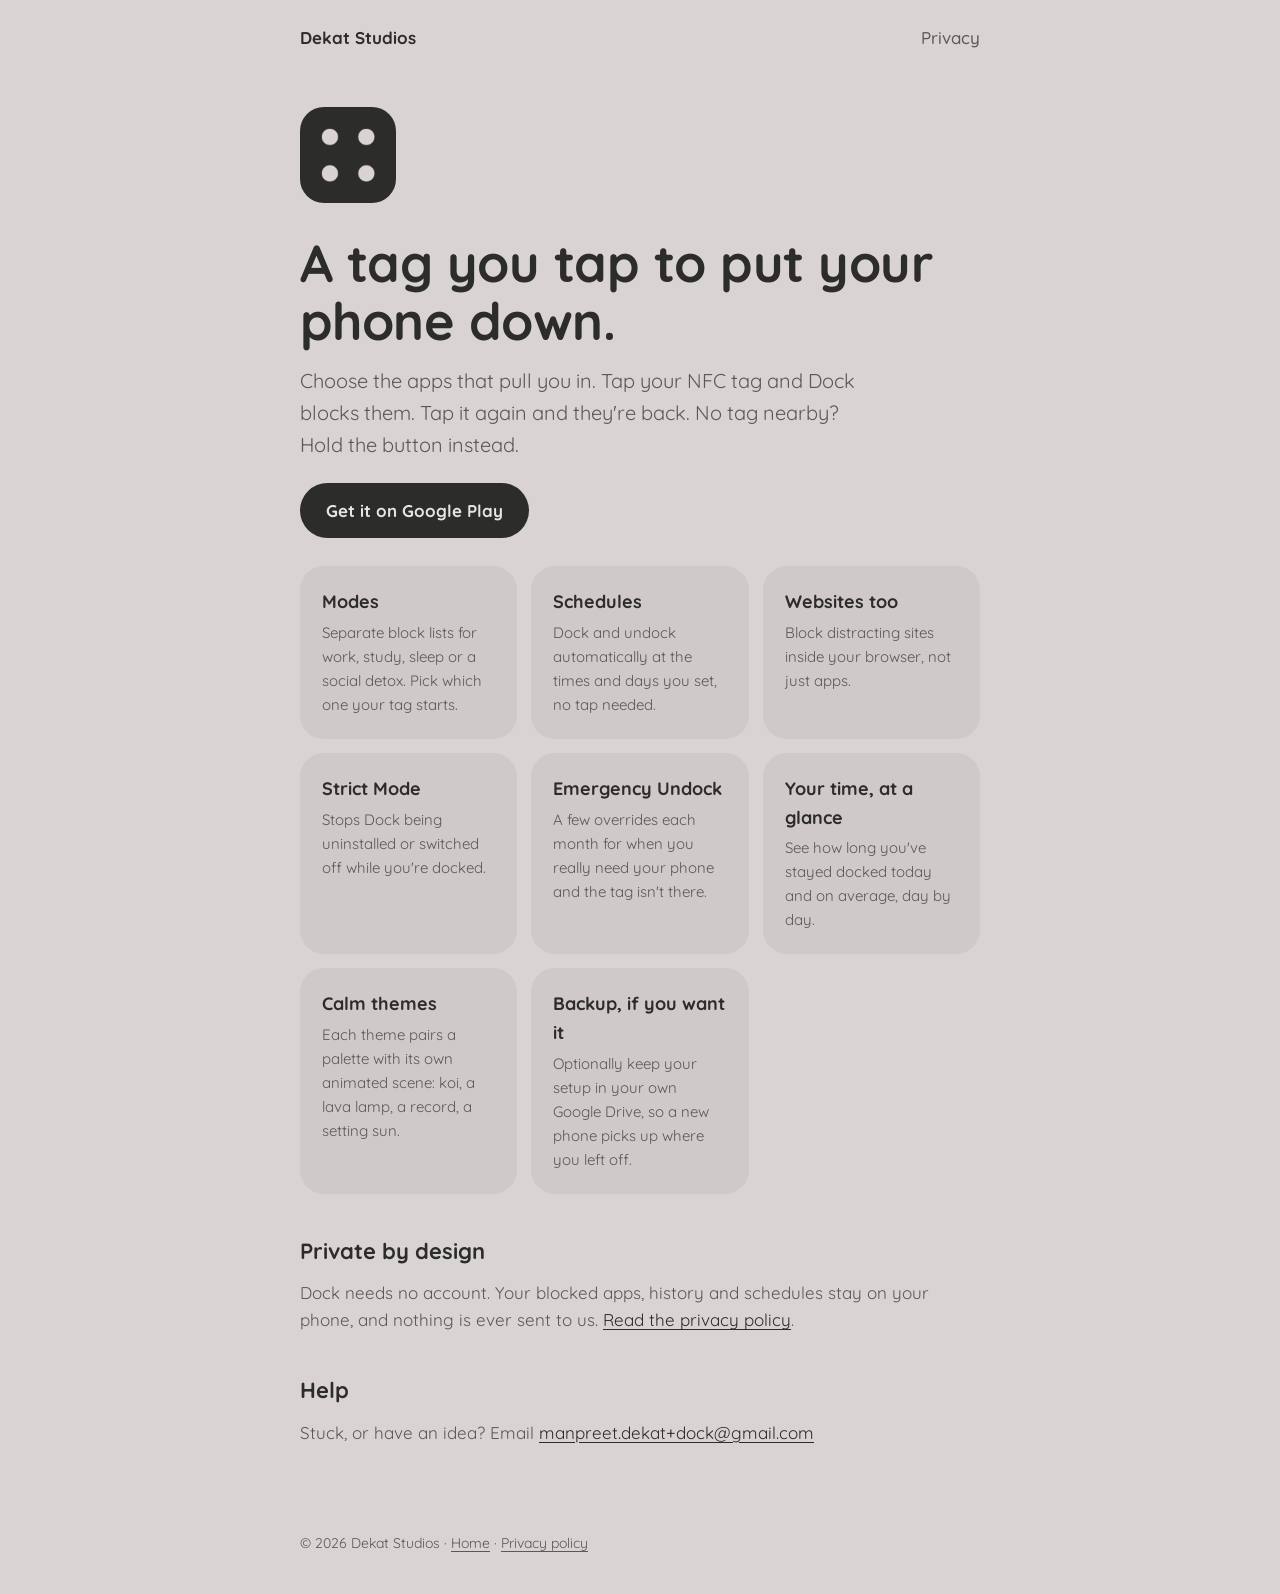
==== dock/index.html @ eec1ca8a "Add Dekat Studios site" ====
<!doctype html>
<html lang="en">
<head>
<meta charset="utf-8">
<meta name="viewport" content="width=device-width, initial-scale=1">
<title>Dock: put your phone down</title>
<meta name="description" content="Dock blocks the apps you choose until you tap your NFC tag again. Modes, schedules, Strict Mode and calm themes. Nothing needs an account.">
<link rel="icon" href="/dock/icon.png">
<link rel="preconnect" href="https://fonts.googleapis.com">
<link rel="preconnect" href="https://fonts.gstatic.com" crossorigin>
<link href="https://fonts.googleapis.com/css2?family=Quicksand:wght@500;700&display=swap" rel="stylesheet">
<link rel="stylesheet" href="/styles.css">
</head>
<body>

<header class="site">
  <a href="/">Dekat Studios</a>
  <nav><a href="/dock/privacy/">Privacy</a></nav>
</header>

<main>
  <img class="hero-icon" src="/dock/icon.png" alt="Dock app icon" width="96" height="96">
  <h1>A tag you tap to put your phone down.</h1>
  <p class="lead">Choose the apps that pull you in. Tap your NFC tag and Dock blocks them. Tap it again and they're back. No tag nearby? Hold the button instead.</p>
  <a class="button" href="https://play.google.com/store/apps/details?id=com.dekat.dock">Get it on Google Play</a>

  <div class="features">
    <div class="card">
      <h3>Modes</h3>
      <p>Separate block lists for work, study, sleep or a social detox. Pick which one your tag starts.</p>
    </div>
    <div class="card">
      <h3>Schedules</h3>
      <p>Dock and undock automatically at the times and days you set, no tap needed.</p>
    </div>
    <div class="card">
      <h3>Websites too</h3>
      <p>Block distracting sites inside your browser, not just apps.</p>
    </div>
    <div class="card">
      <h3>Strict Mode</h3>
      <p>Stops Dock being uninstalled or switched off while you're docked.</p>
    </div>
    <div class="card">
      <h3>Emergency Undock</h3>
      <p>A few overrides each month for when you really need your phone and the tag isn't there.</p>
    </div>
    <div class="card">
      <h3>Your time, at a glance</h3>
      <p>See how long you've stayed docked today and on average, day by day.</p>
    </div>
    <div class="card">
      <h3>Calm themes</h3>
      <p>Each theme pairs a palette with its own animated scene: koi, a lava lamp, a record, a setting sun.</p>
    </div>
    <div class="card">
      <h3>Backup, if you want it</h3>
      <p>Optionally keep your setup in your own Google Drive, so a new phone picks up where you left off.</p>
    </div>
  </div>

  <h2>Private by design</h2>
  <p class="muted">Dock needs no account. Your blocked apps, history and schedules stay on your phone, and nothing is ever sent to us. <a href="/dock/privacy/">Read the privacy policy</a>.</p>

  <h2>Help</h2>
  <p class="muted">Stuck, or have an idea? Email <a href="mailto:manpreet.dekat+dock@gmail.com">manpreet.dekat+dock@gmail.com</a></p>
</main>

<footer>
  © 2026 Dekat Studios · <a href="/">Home</a> · <a href="/dock/privacy/">Privacy policy</a>
</footer>

</body>
</html>
---- styles.css ----
/* Dekat Studios site: Dock's own palette and type, light and dark. */
:root {
  --bg: #d9d3d3;
  --card: #cfc9c9;
  --text: #2c2c2a;
  /* Darker than the app's #898585 so body copy stays readable (4.5:1). */
  --muted: #5c5858;
  --line: rgba(44, 44, 42, 0.12);
  --button-bg: #2c2c2a;
  --button-text: #e8e4df;
}
@media (prefers-color-scheme: dark) {
  :root {
    --bg: #2f2f2f;
    --card: #3a3a3a;
    --text: #e8e4df;
    --muted: #b3b0ac;
    --line: rgba(232, 228, 223, 0.14);
    --button-bg: #e8e4df;
    --button-text: #2c2c2a;
  }
}

* { box-sizing: border-box; }

body {
  margin: 0;
  background: var(--bg);
  color: var(--text);
  font-family: "Quicksand", system-ui, -apple-system, "Segoe UI", sans-serif;
  font-size: 17px;
  line-height: 1.6;
  -webkit-font-smoothing: antialiased;
}

main {
  max-width: 720px;
  margin: 0 auto;
  padding: 56px 20px 72px;
}

header.site {
  max-width: 720px;
  margin: 0 auto;
  padding: 24px 20px 0;
  display: flex;
  align-items: center;
  justify-content: space-between;
}
header.site a { color: var(--text); text-decoration: none; font-weight: 700; }
header.site nav a { color: var(--muted); font-weight: 500; margin-left: 20px; }
header.site nav a:hover { color: var(--text); }

h1 { font-size: clamp(34px, 7vw, 52px); line-height: 1.1; margin: 0 0 16px; font-weight: 700; letter-spacing: -0.01em; }
h2 { font-size: 22px; margin: 40px 0 10px; font-weight: 700; }
h3 { font-size: 18px; margin: 0 0 4px; font-weight: 700; }
p { margin: 0 0 14px; }
.lead { font-size: 20px; color: var(--muted); max-width: 560px; }
.muted { color: var(--muted); }
a { color: var(--text); text-underline-offset: 3px; }

.card {
  background: var(--card);
  border-radius: 24px;
  padding: 22px;
}

.app-card {
  display: flex;
  gap: 18px;
  align-items: center;
  text-decoration: none;
  color: var(--text);
  margin-top: 28px;
  transition: transform 0.15s ease;
}
.app-card:hover { transform: translateY(-2px); }
.app-card img { width: 72px; height: 72px; border-radius: 18px; flex: none; }
.app-card p { margin: 0; color: var(--muted); }

.button {
  display: inline-block;
  background: var(--button-bg);
  color: var(--button-text);
  text-decoration: none;
  font-weight: 700;
  padding: 14px 26px;
  border-radius: 999px;
  margin-top: 8px;
}

.features {
  display: grid;
  grid-template-columns: repeat(auto-fit, minmax(210px, 1fr));
  gap: 14px;
  margin-top: 28px;
}
.features .card p { margin: 0; color: var(--muted); font-size: 15px; }

.hero-icon { width: 96px; height: 96px; border-radius: 24px; margin-bottom: 24px; }

/* Privacy policy and other long reading pages. */
.doc h2 { border-top: 1px solid var(--line); padding-top: 28px; }
.doc ul { padding-left: 1.2rem; }
.doc li { margin-bottom: 8px; }
.updated { color: var(--muted); margin-bottom: 28px; }

footer {
  max-width: 720px;
  margin: 0 auto;
  padding: 0 20px 40px;
  color: var(--muted);
  font-size: 14px;
}
footer a { color: var(--muted); }

/* Phones: one feature card per row. */
@media (max-width: 560px) {
  .features { grid-template-columns: 1fr; }
  main { padding-top: 36px; }
}
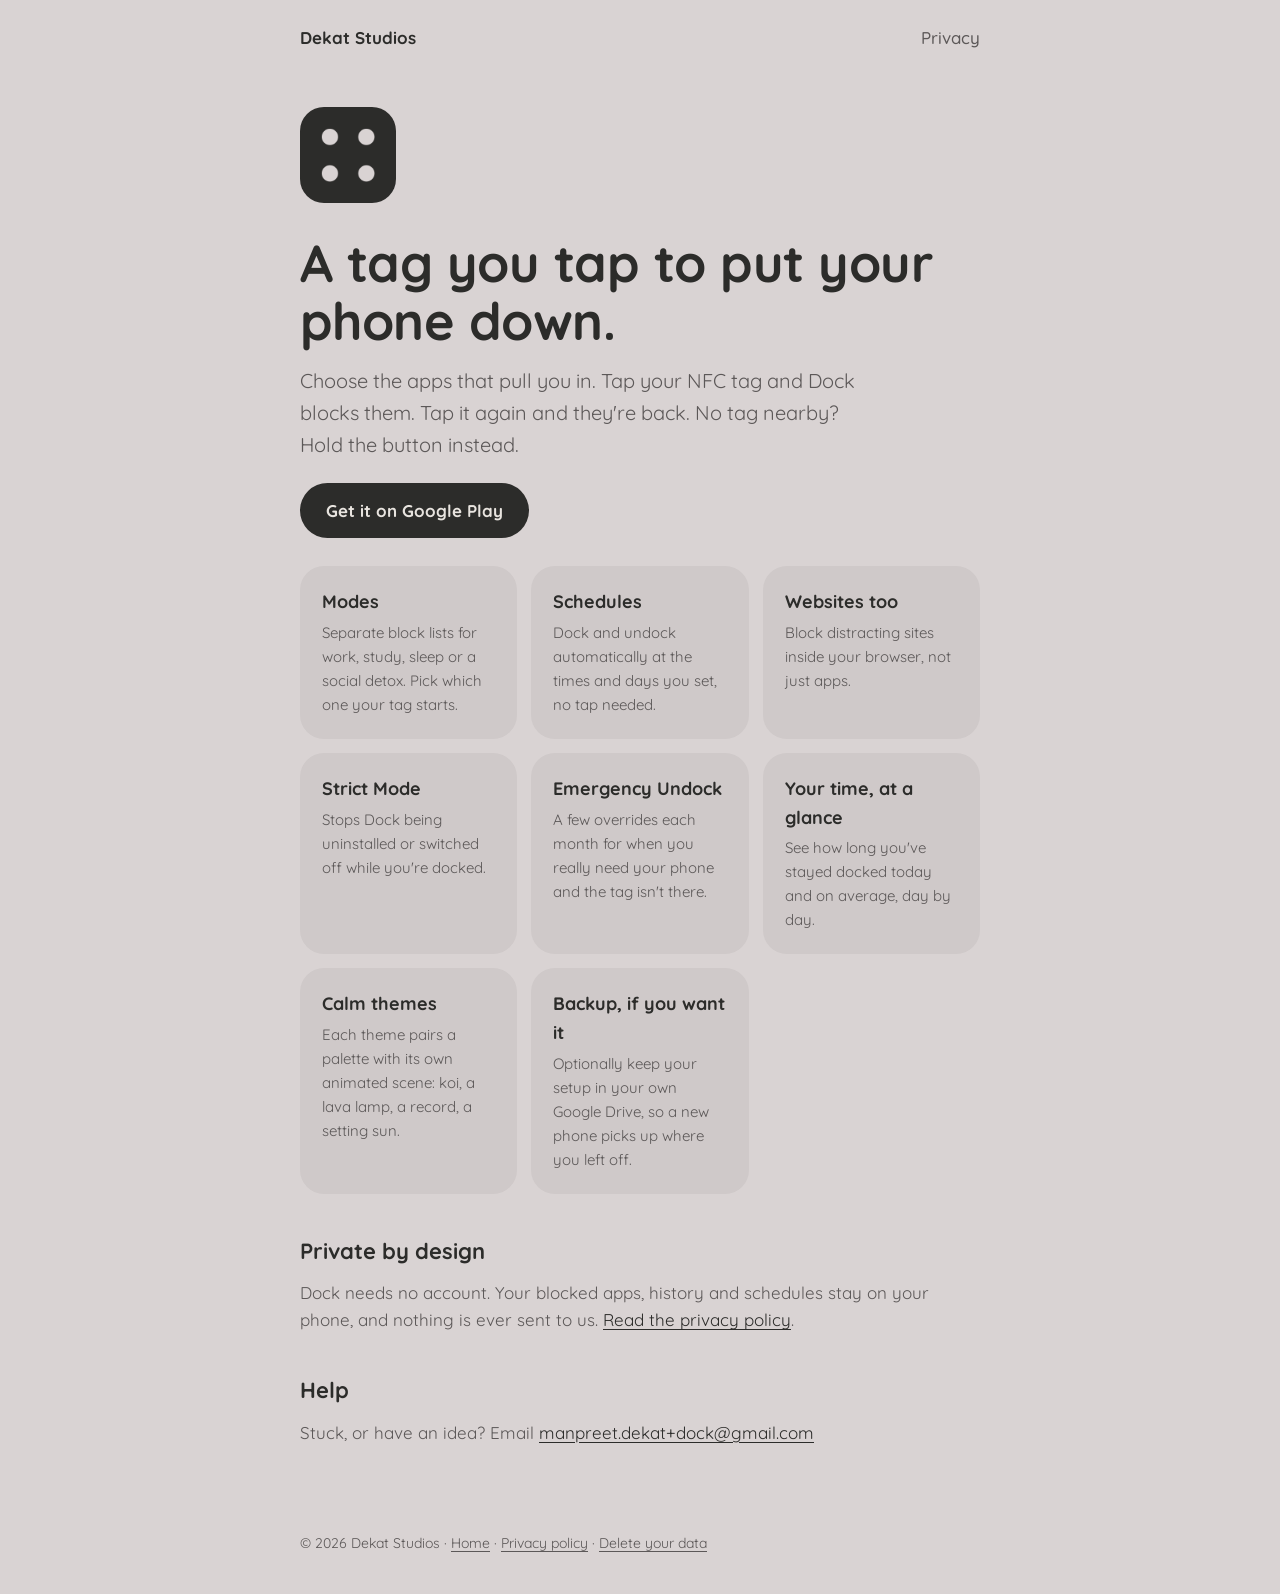
==== commit 5c2fb8a0: "Add data deletion page" ====
--- a/dock/index.html
+++ b/dock/index.html
@@ -67,7 +67,7 @@
 </main>
 
 <footer>
-  © 2026 Dekat Studios · <a href="/">Home</a> · <a href="/dock/privacy/">Privacy policy</a>
+  © 2026 Dekat Studios · <a href="/">Home</a> · <a href="/dock/privacy/">Privacy policy</a> · <a href="/dock/delete-data/">Delete your data</a>
 </footer>
 
 </body>
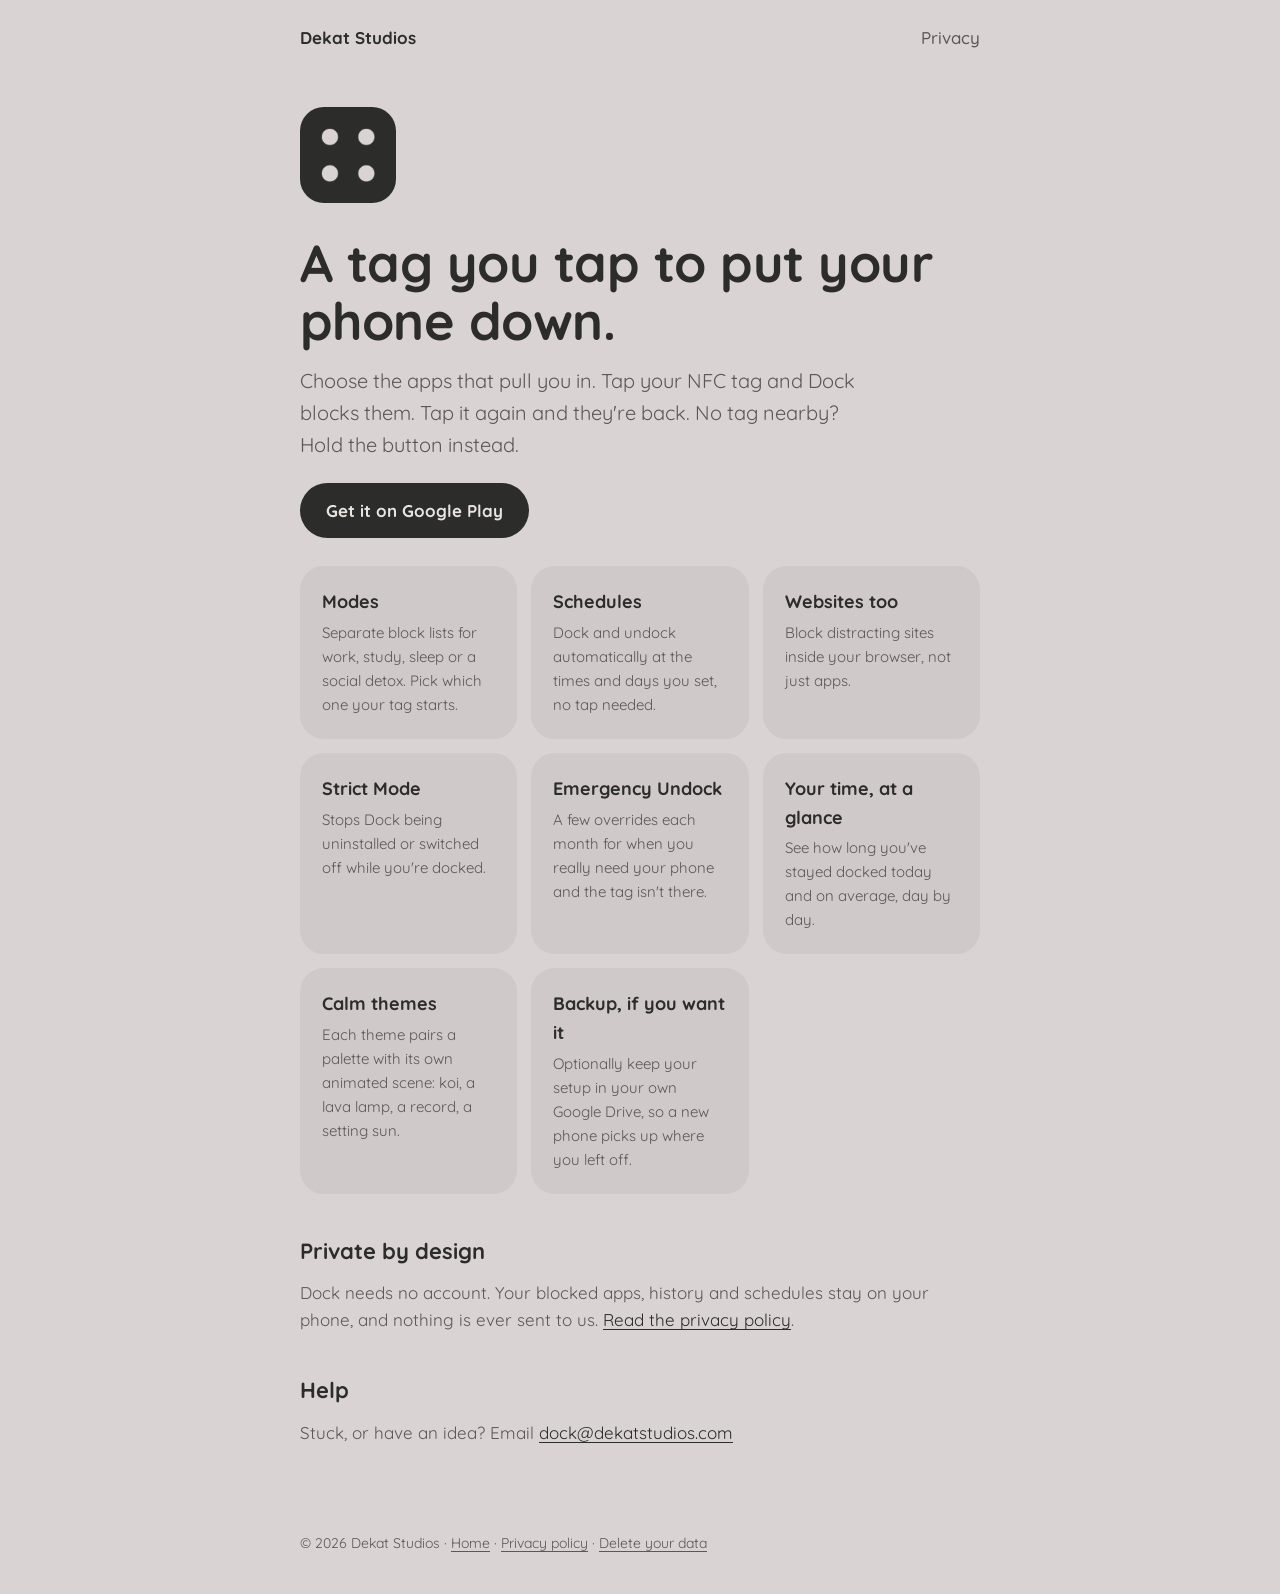
==== commit e4ce24e5: "Use dock@ and hello@ emails" ====
--- a/dock/index.html
+++ b/dock/index.html
@@ -63,7 +63,7 @@
   <p class="muted">Dock needs no account. Your blocked apps, history and schedules stay on your phone, and nothing is ever sent to us. <a href="/dock/privacy/">Read the privacy policy</a>.</p>
 
   <h2>Help</h2>
-  <p class="muted">Stuck, or have an idea? Email <a href="mailto:manpreet.dekat+dock@gmail.com">manpreet.dekat+dock@gmail.com</a></p>
+  <p class="muted">Stuck, or have an idea? Email <a href="mailto:dock@dekatstudios.com">dock@dekatstudios.com</a></p>
 </main>
 
 <footer>
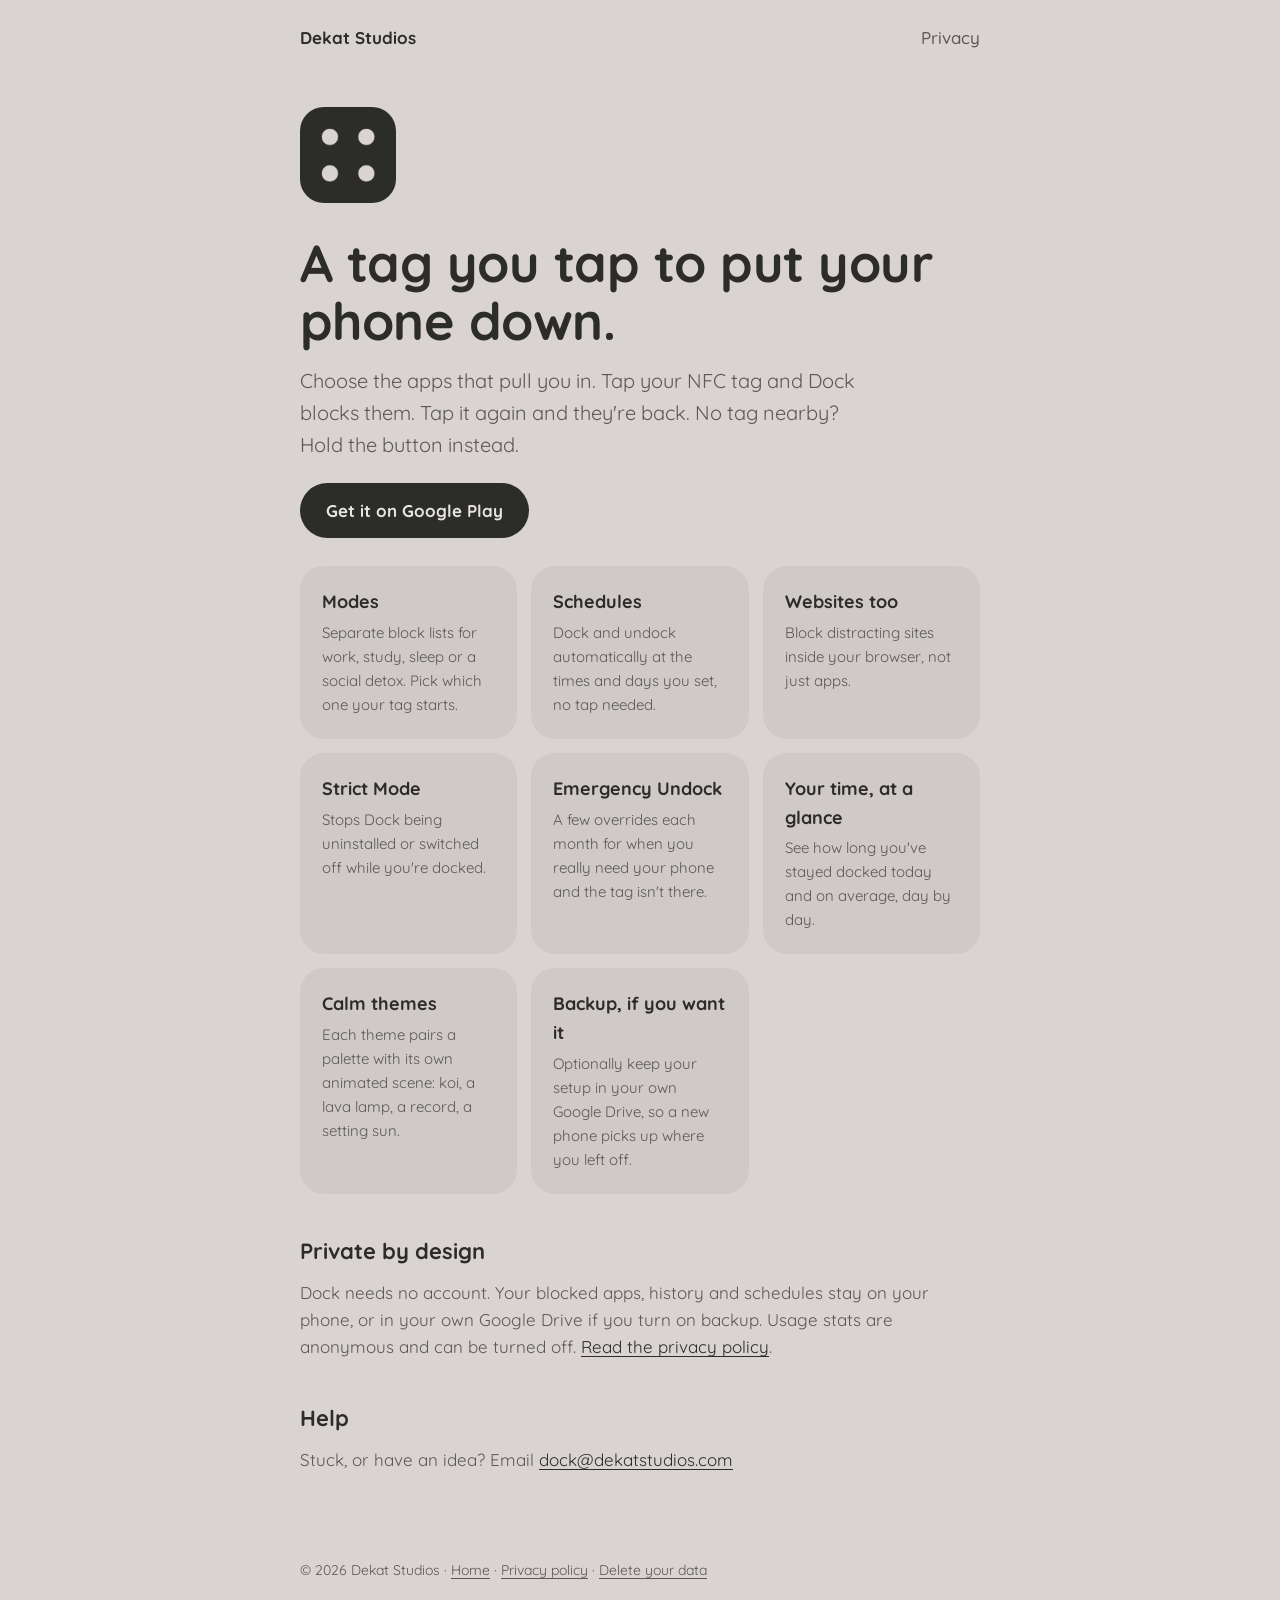
==== commit 9c72479f: "Updated privacy policy" ====
--- a/dock/index.html
+++ b/dock/index.html
@@ -60,7 +60,7 @@
   </div>
 
   <h2>Private by design</h2>
-  <p class="muted">Dock needs no account. Your blocked apps, history and schedules stay on your phone, and nothing is ever sent to us. <a href="/dock/privacy/">Read the privacy policy</a>.</p>
+  <p class="muted">Dock needs no account. Your blocked apps, history and schedules stay on your phone, or in your own Google Drive if you turn on backup. Usage stats are anonymous and can be turned off. <a href="/dock/privacy/">Read the privacy policy</a>.</p>
 
   <h2>Help</h2>
   <p class="muted">Stuck, or have an idea? Email <a href="mailto:dock@dekatstudios.com">dock@dekatstudios.com</a></p>
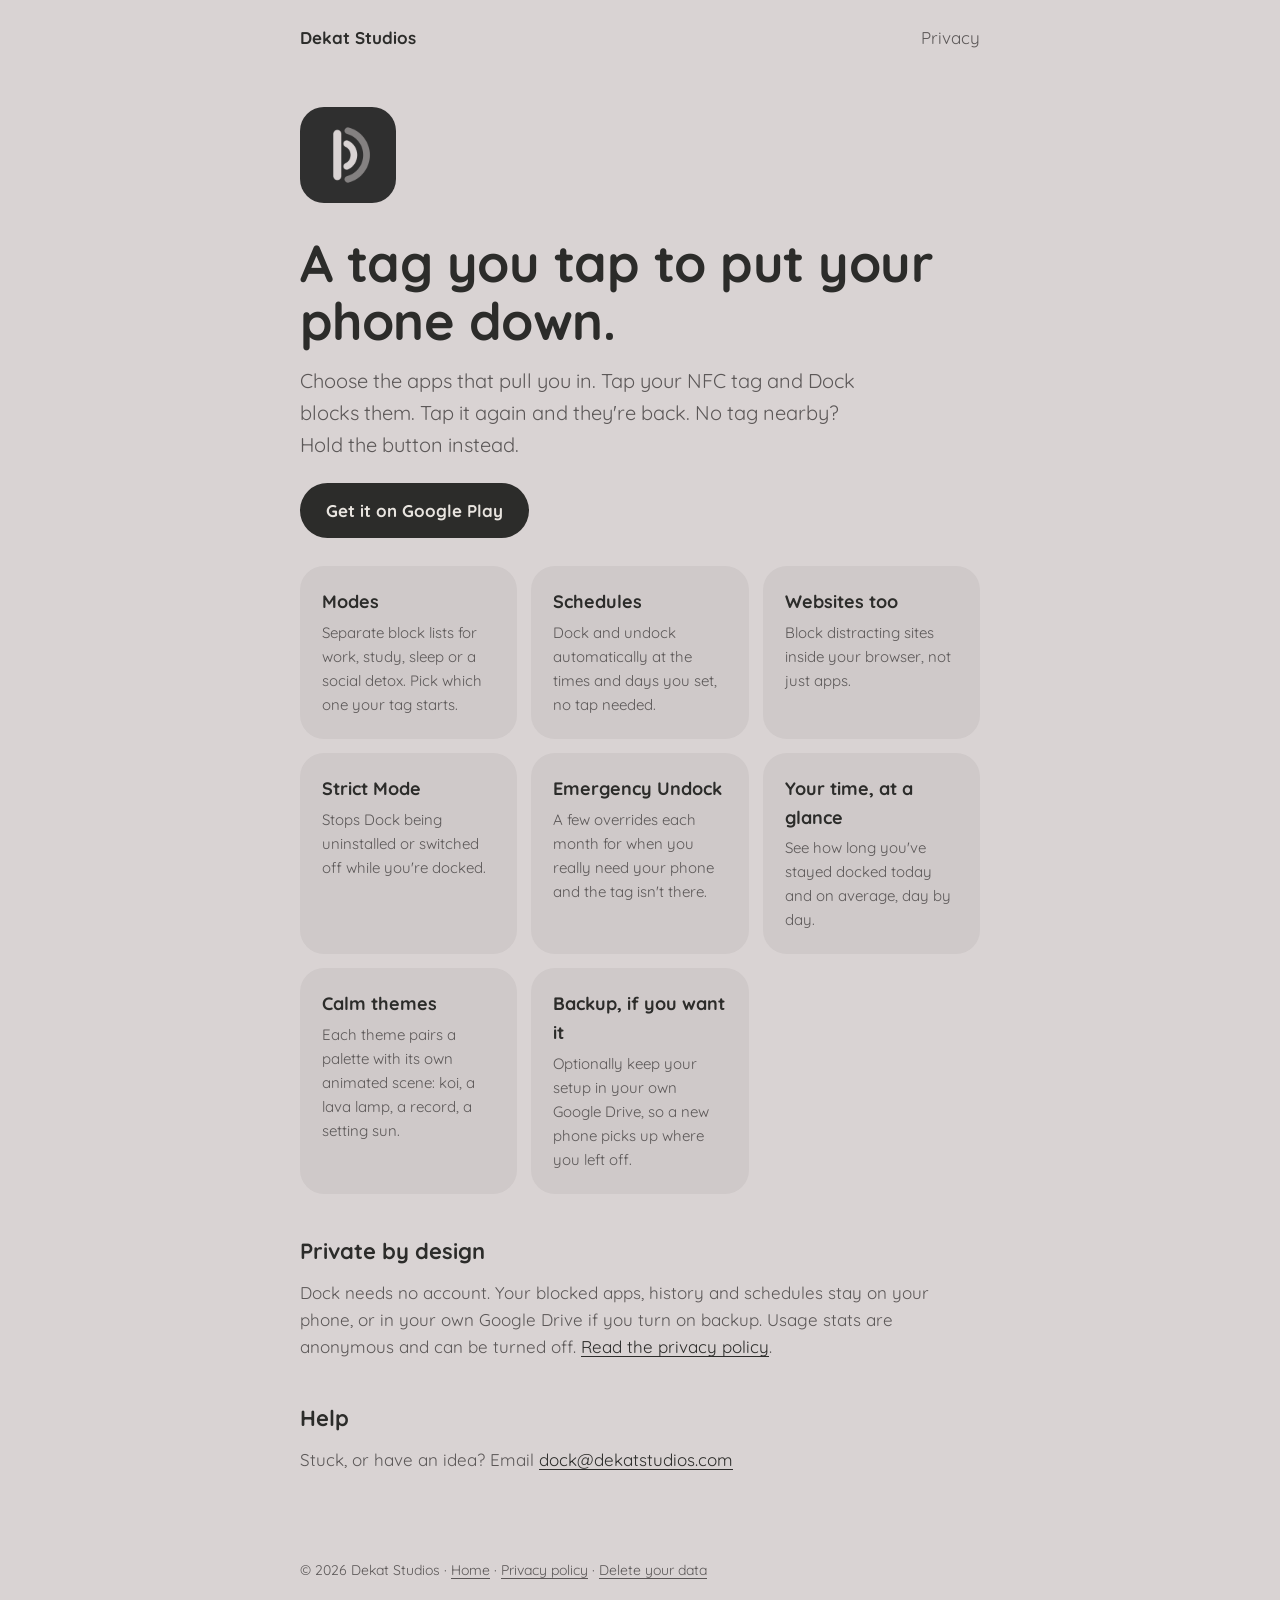
==== commit 57e1aafa: "Adding Fonts folder" ====
--- a/dock/index.html
+++ b/dock/index.html
@@ -6,9 +6,6 @@
 <title>Dock: put your phone down</title>
 <meta name="description" content="Dock blocks the apps you choose until you tap your NFC tag again. Modes, schedules, Strict Mode and calm themes. Nothing needs an account.">
 <link rel="icon" href="/dock/icon.png">
-<link rel="preconnect" href="https://fonts.googleapis.com">
-<link rel="preconnect" href="https://fonts.gstatic.com" crossorigin>
-<link href="https://fonts.googleapis.com/css2?family=Quicksand:wght@500;700&display=swap" rel="stylesheet">
 <link rel="stylesheet" href="/styles.css">
 </head>
 <body>
--- a/styles.css
+++ b/styles.css
@@ -1,4 +1,21 @@
 /* Dekat Studios site: Dock's own palette and type, light and dark. */
+
+/* Quicksand is served from this site, not Google Fonts: loading it from
+   Google's servers hands each visitor's IP address to Google without
+   consent, which a German court (LG München, 2022) ruled a GDPR breach. */
+@font-face {
+  font-family: "Quicksand";
+  src: url("/fonts/quicksand-regular.ttf") format("truetype");
+  font-weight: 400 600;
+  font-display: swap;
+}
+@font-face {
+  font-family: "Quicksand";
+  src: url("/fonts/quicksand-bold.ttf") format("truetype");
+  font-weight: 700;
+  font-display: swap;
+}
+
 :root {
   --bg: #d9d3d3;
   --card: #cfc9c9;
